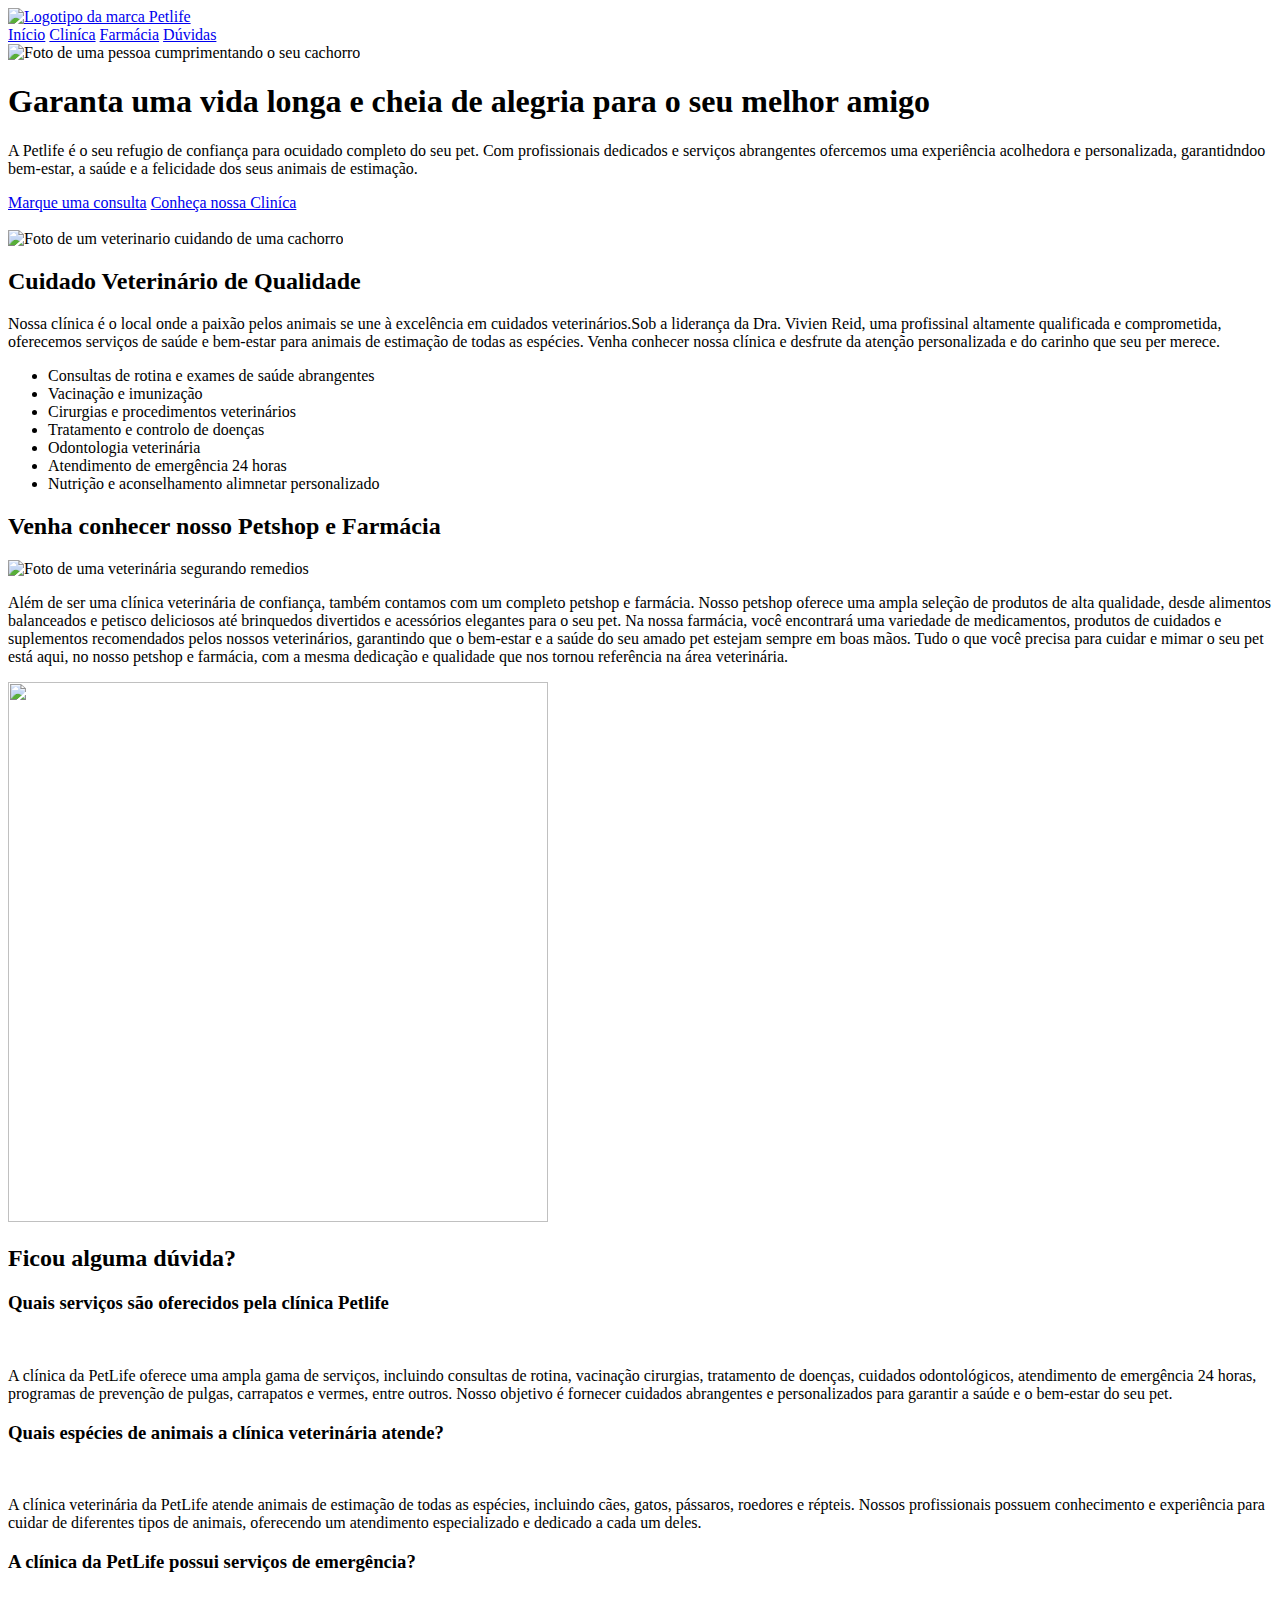
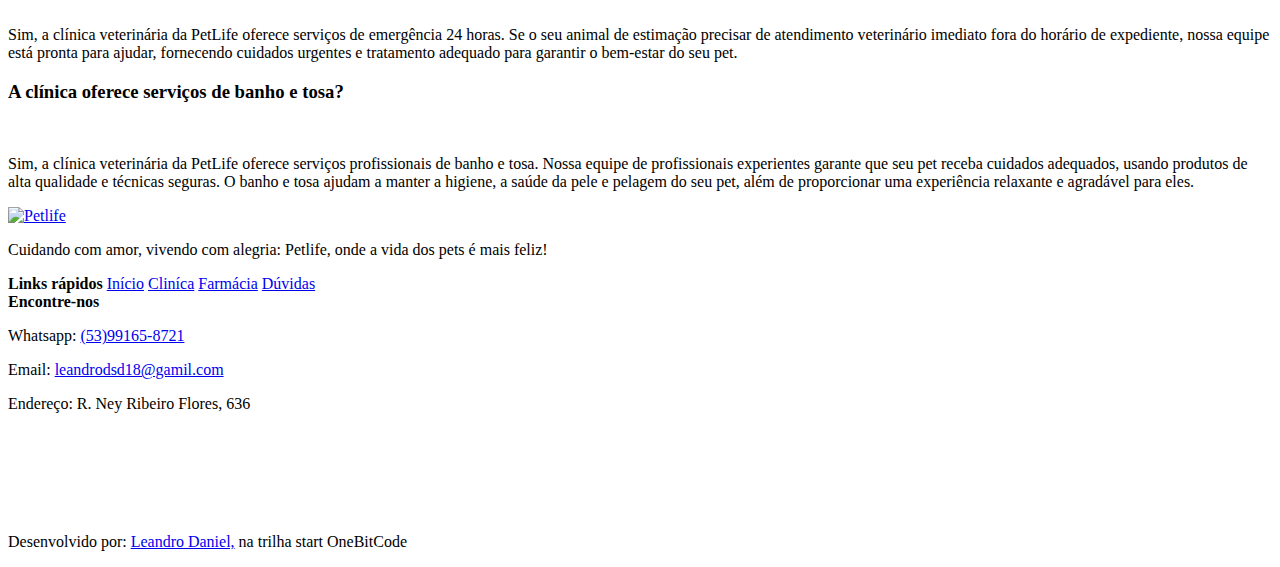
==== index.html @ 13049bfe "atl4" ====
<!DOCTYPE html>
<html lang="pt-br">
<head>
    <meta charset="UTF-8">
    <meta name="viewport" content="width=device-width, initial-scale=1.0">
    <link rel="preconnect" href="https://fonts.googleapis.com">
    <link rel="preconnect" href="https://fonts.gstatic.com" crossorigin>
    <link href="https://fonts.googleapis.com/css2?family=Montserrat:wght@400;600&display=swap" rel="stylesheet">
    <meta name="discription" content="Garanta uma vida longa e cheia de alegria para o seu melhor amigo">
    <link rel="stylesheet" href="style.css">
    <title>Petlife</title>
</head>
<body>
    <header>
        <a href="index.html">
            <img src="imagens/logo.svg" alt="Logotipo da marca Petlife">
        </a>

        <nav>
            <a href="#inicio">Início</a>
            <a href="#clinica">Cliníca</a>
            <a href="#farmacia">Farmácia</a>
            <a href="#duvidas">Dúvidas</a>
        </nav>
    </header>
    <main>
        <section id="inicio">
            <img src="imagens/start-img.svg" alt="Foto de uma pessoa cumprimentando o seu cachorro" width="580" height="580">
            <div>
                <h1>Garanta uma vida longa e cheia de alegria para o seu melhor amigo</h1>
                <p class="paragrafo">A Petlife é o seu refugio de confiança para ocuidado completo do seu pet. Com profissionais dedicados e serviços abrangentes ofercemos uma experiência acolhedora e personalizada, garantidndoo bem-estar, a saúde e a felicidade dos seus animais de estimação.</p>
                <a class="botao" href="https://wa.me/+5553991658721"target="_blank"rel="noopener">Marque uma consulta</a>
                <a class="botao-transparente" href="#clinica">Conheça nossa Cliníca</a>
            </div>

            <img class="absolute" src="imagens/shape.svg" alt="">

        </section> 

        <section id="clinica">

            <img src="imagens/clinic-img.svg" alt="Foto de um veterinario cuidando de uma cachorro" width="480" height="480">

            <div>
                <h2>Cuidado Veterinário de Qualidade</h2>
                <p class="paragrafo">Nossa clínica é o local onde a paixão pelos animais se une à excelência em cuidados veterinários.Sob a liderança da Dra. Vivien Reid, uma profissinal altamente qualificada e comprometida, oferecemos serviços de saúde e bem-estar para animais de estimação de todas as espécies. Venha conhecer nossa clínica e desfrute da atenção personalizada e do carinho que seu per merece.</p>
                    <ul>
                        <li>Consultas de rotina e exames de saúde abrangentes</li>
                        <li>Vacinação e imunização</li>
                        <li>Cirurgias e procedimentos veterinários</li>
                        <li>Tratamento e controlo de doenças</li>
                        <li>Odontologia veterinária</li>
                        <li>Atendimento de emergência 24 horas</li>
                        <li>Nutrição e aconselhamento alimnetar personalizado</li>
                    </ul>
            </div>
        </section>   
        <section id="farmacia"> 

            <h2>Venha conhecer nosso Petshop e Farmácia</h2>

            <img src="imagens/shop-img.svg" alt="Foto de uma veterinária segurando remedios" width="645" height="430" loading="lazy">

            <p class="paragrafo"> Além de ser uma clínica veterinária de confiança, também contamos com um completo petshop e farmácia. Nosso petshop oferece uma ampla seleção de produtos de alta qualidade, desde alimentos balanceados e petisco deliciosos até brinquedos divertidos e acessórios elegantes para o seu pet. Na nossa farmácia, você encontrará uma variedade de medicamentos, produtos de cuidados e suplementos recomendados pelos nossos veterinários, garantindo que o bem-estar e a saúde do seu amado pet estejam sempre em boas mãos. Tudo o que você precisa para cuidar e mimar o seu pet está aqui, no nosso petshop e farmácia, com a mesma dedicação e qualidade que nos tornou referência na área veterinária.</p>
        </section>
        <section id="duvidas">

            <img src="imagens/faq-img.svg" alt="" width="540" height="540" loading="lazy">

            <div>
                <h2>Ficou alguma dúvida?</h2>

                <div class="duvida">

                    <h3>Quais serviços são oferecidos pela clínica Petlife</h3>

                    <img src="imagens/arrow-down.svg" alt="">
                    <p class="paragrafo">A clínica da PetLife oferece uma ampla gama de serviços, incluindo consultas de rotina, vacinação cirurgias, tratamento de doenças, cuidados odontológicos, atendimento de emergência 24 horas, programas de prevenção de pulgas, carrapatos e vermes, entre outros. Nosso objetivo é fornecer cuidados abrangentes e personalizados para garantir a saúde e o bem-estar do seu pet.</p>
                </div>
                <div class= "duvida">
                    <h3>Quais espécies de animais a clínica veterinária atende?</h3>

                    <img src="imagens/arrow-down.svg" alt="">
                    <p class= "paragrafo">
                    A clínica veterinária da PetLife atende animais de estimação de todas as espécies, incluindo cães, gatos, pássaros, roedores e répteis. Nossos profissionais possuem conhecimento e experiência para cuidar de diferentes tipos de animais, oferecendo um atendimento especializado e dedicado a cada um deles.</p>
                </div>
                <div class= "duvida">
                    <h3>A clínica da PetLife possui serviços de emergência?</h3>

                    <img src="imagens/arrow-down.svg" alt="">
                    <p class= "paragrafo">
                    Sim, a clínica veterinária da PetLife oferece serviços de emergência 24 horas. Se o seu animal de estimação precisar de atendimento veterinário imediato fora do horário de expediente, nossa equipe está pronta para ajudar, fornecendo cuidados urgentes e tratamento adequado para garantir o bem-estar do seu pet.</p>
                  </div>
                  <div class= "duvida">
                    <h3>A clínica oferece serviços de banho e tosa?</h3>

                    <img src="imagens/arrow-down.svg" alt="">
                    <p class= "paragrafo">
                    Sim, a clínica veterinária da PetLife oferece serviços profissionais de banho e tosa. Nossa equipe de profissionais experientes garante que seu pet receba cuidados adequados, usando produtos de alta qualidade e técnicas seguras. O banho e tosa ajudam a manter a higiene, a saúde da pele e pelagem do seu pet, além de proporcionar uma experiência relaxante e agradável para eles.</p>
                  </div>
            </div>
        </section>
    </main>
    <footer>
        <div>
            <a href="index.html"><img src="imagens/logo.svg" alt="Petlife"></a>
            <p>Cuidando com amor, vivendo com alegria: Petlife, onde a vida dos pets é mais feliz!</p>
        </div>
        <div>
            <nav>
                <strong class="titulo">Links rápidos</strong>
                <a href="#inicio">Início</a>
                <a href="#clinica">Cliníca</a>
                <a href="#farmacia">Farmácia</a>
                <a href="#duvidas">Dúvidas</a>
            </nav>
        </div>
        <div>
            <strong class="titulo">Encontre-nos</strong>
            <p>Whatsapp: <a href="https://wa.me/+5553991658721" target="_blank" rel="noopener">(53)99165-8721</a></p>
            <p>Email: <a href="mailto:leandrodsd18@gmail.com">leandrodsd18@gamil.com</a></p>
            <p>Endereço: R. Ney Ribeiro Flores, 636<br>
                <iframe src="https://www.google.com/maps/embed?pb=!1m18!1m12!1m3!1d3408.4321379673083!2d-54.08896352468833!3d-31.319436691570708!2m3!1f0!2f0!3f0!3m2!1i1024!2i768!4f13.1!3m3!1m2!1s0x9506757dc308b455%3A0x338c299d4dff3bb7!2sR.%20Ney%20Ribeiro%20Fl%C3%B4res%2C%20636%20-%20Get%C3%BAlio%20Vargas%2C%20Bag%C3%A9%20-%20RS%2C%2096412-460!5e0!3m2!1spt-BR!2sbr!4v1699882899213!5m2!1spt-BR!2sbr" width="250" height="100" style="border:0;" allowfullscreen="" loading="lazy" referrerpolicy="no-referrer-when-downgrade"></iframe>
            </p>
        </div>
    </footer>
    <div class="copyright">
        <p>Desenvolvido por: <a href="https://github.com/leandrodsd18" target="_blank" rel="noopener">Leandro Daniel,</a> na trilha start OneBitCode</p>
    </div>
</body>
</html>
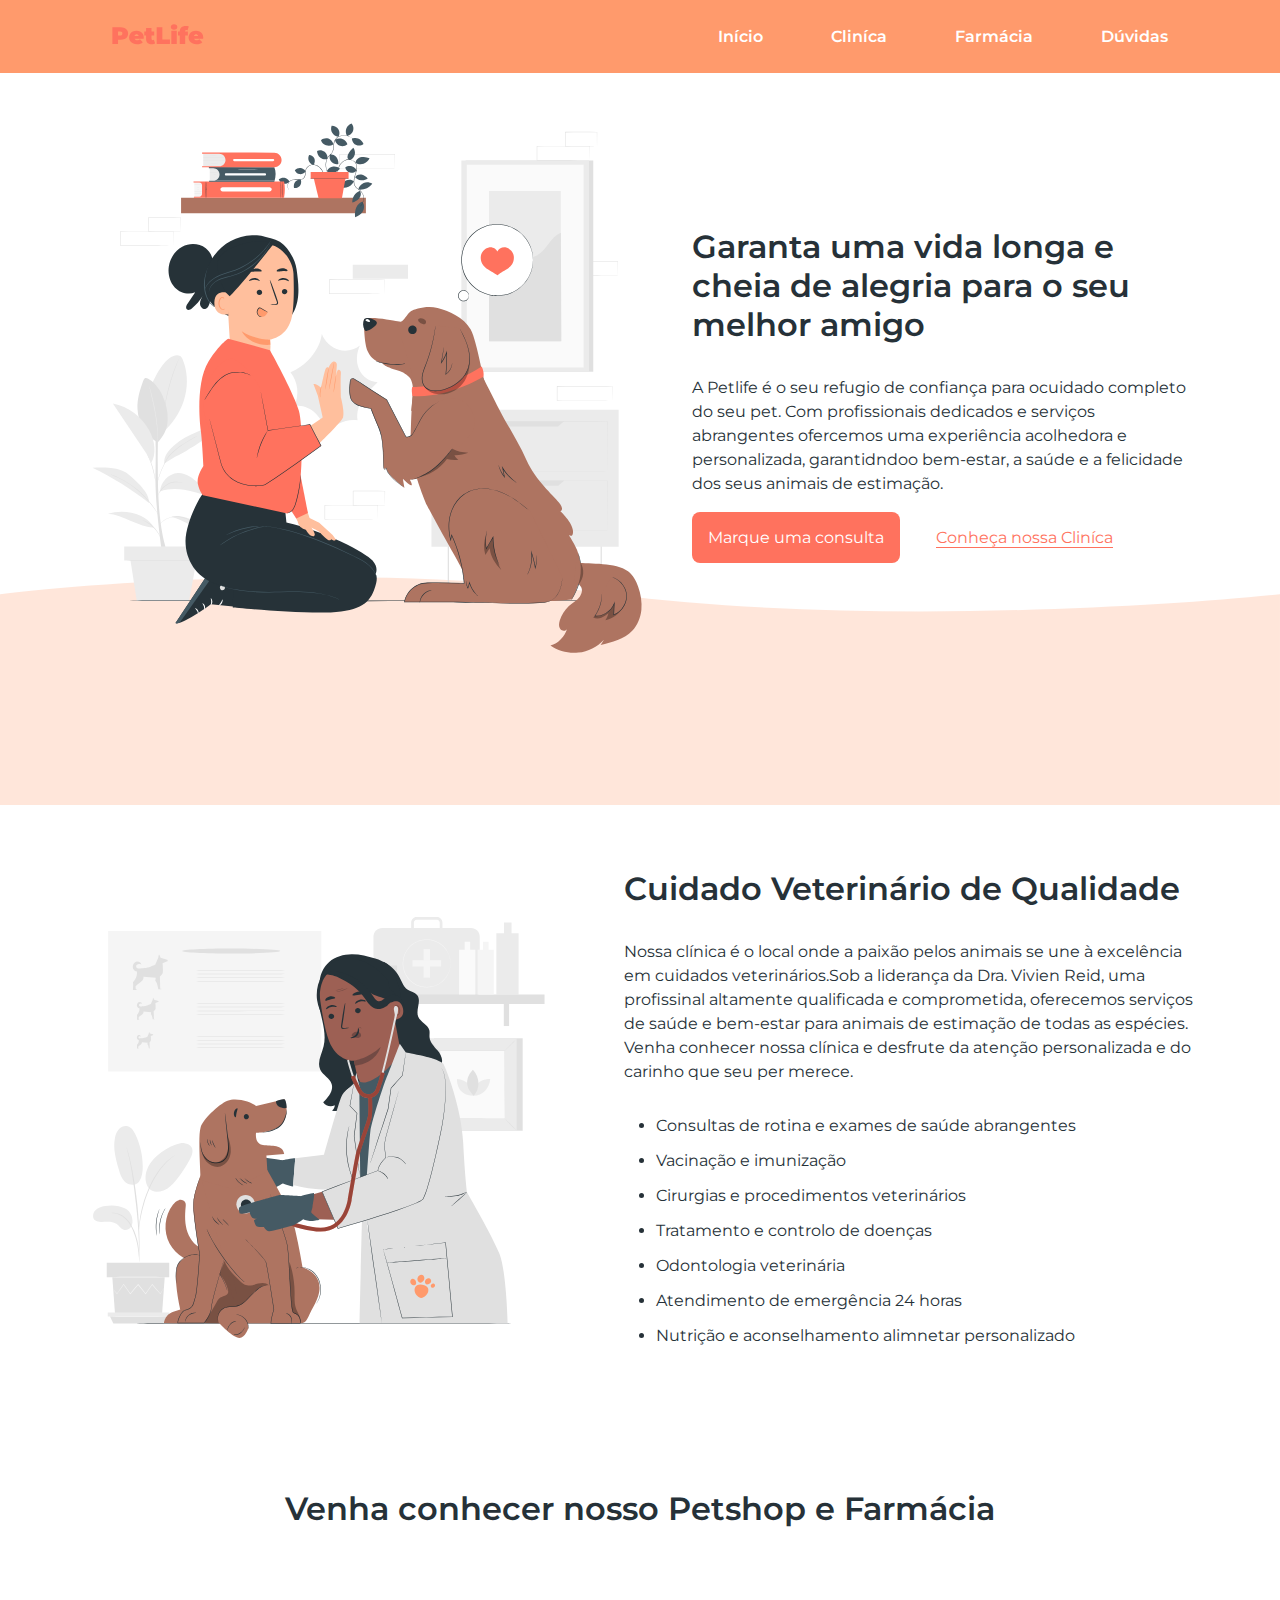
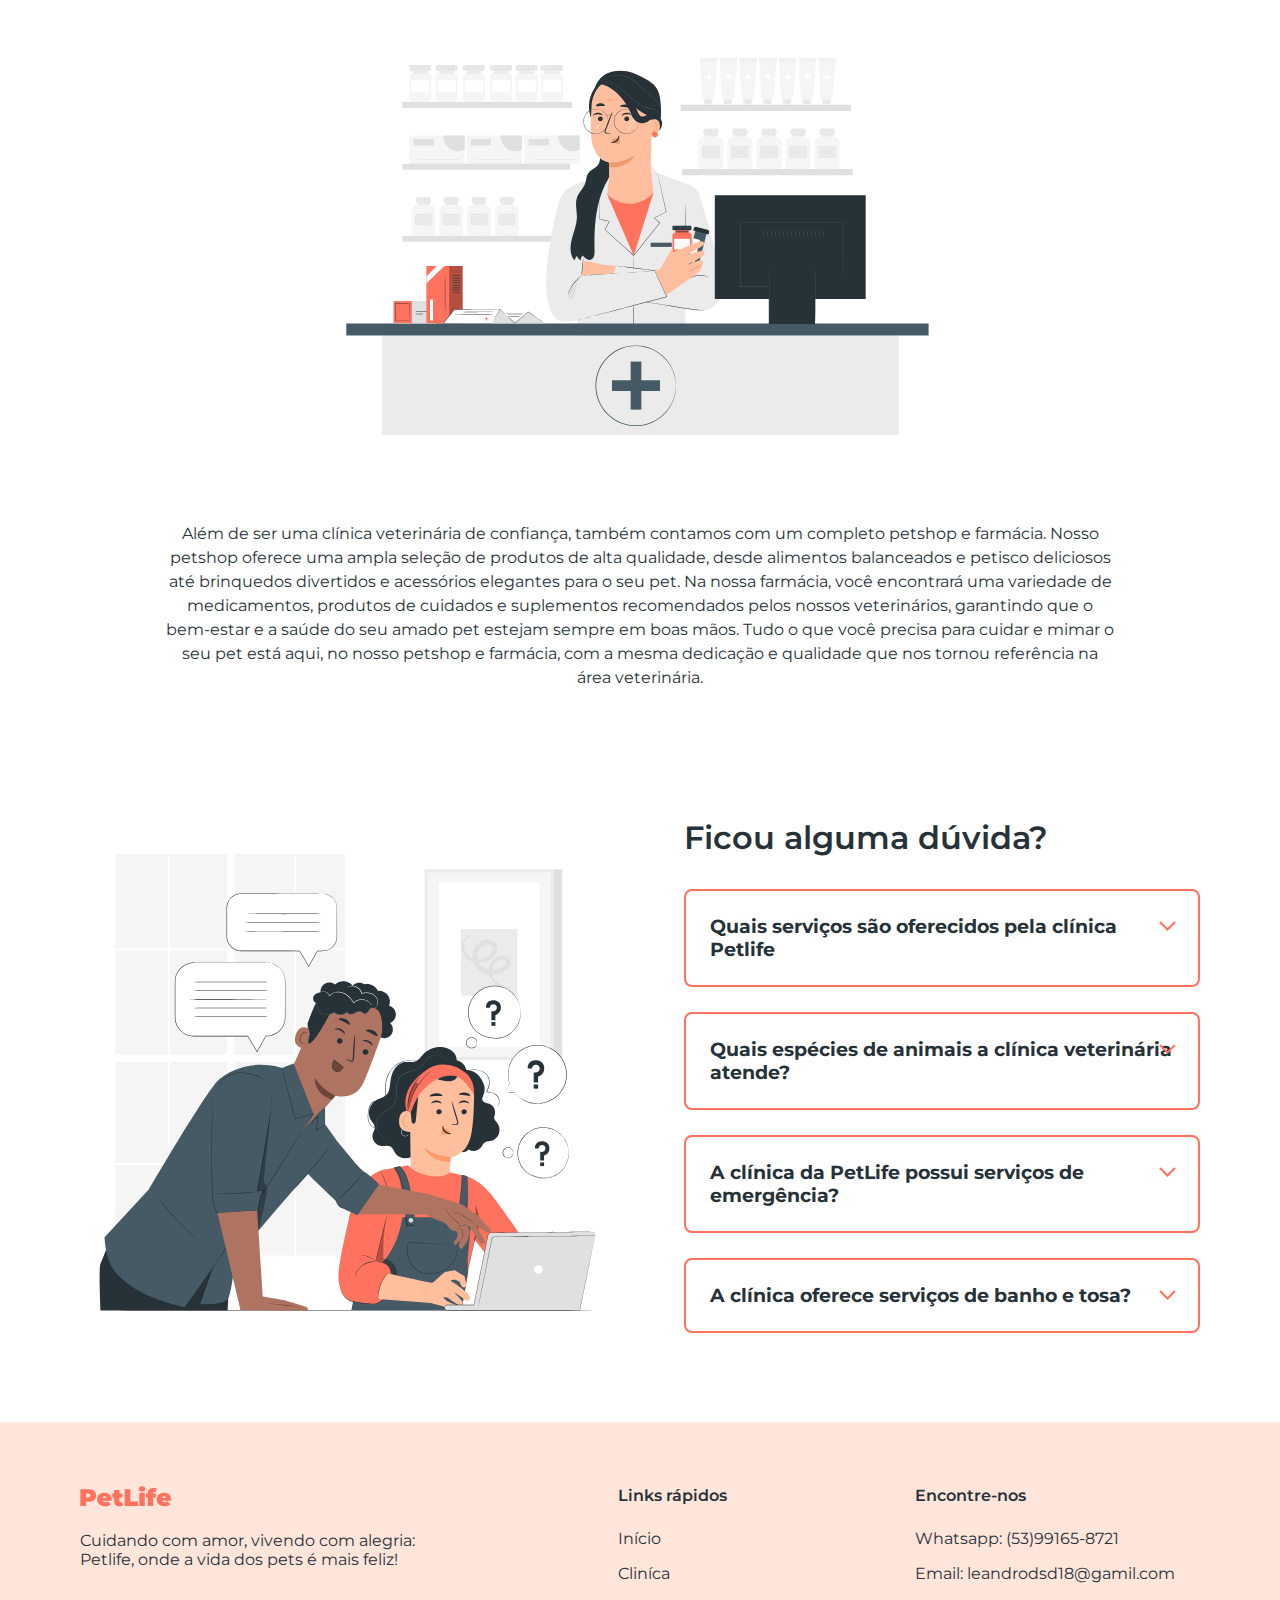
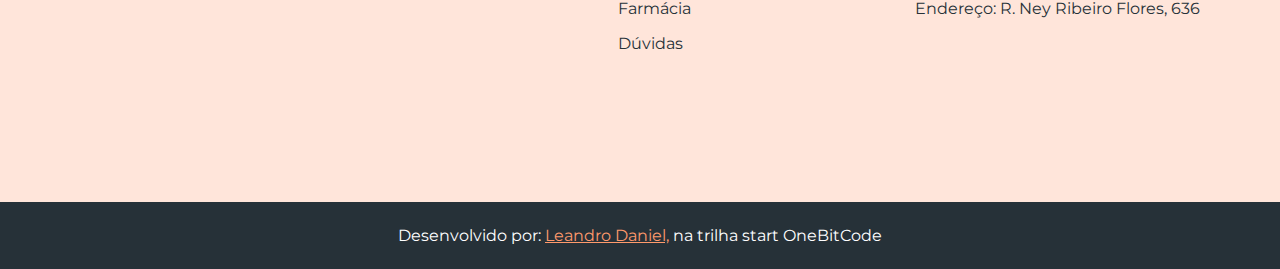
==== commit 9619ea4c: "fim" ====
--- a/index.html
+++ b/index.html
@@ -7,7 +7,7 @@
     <link rel="preconnect" href="https://fonts.gstatic.com" crossorigin>
     <link href="https://fonts.googleapis.com/css2?family=Montserrat:wght@400;600&display=swap" rel="stylesheet">
     <meta name="discription" content="Garanta uma vida longa e cheia de alegria para o seu melhor amigo">
-    <link rel="stylesheet" href="style.css">
+    <link rel="stylesheet" href="index.css">
     <title>Petlife</title>
 </head>
 <body>
@@ -127,5 +127,6 @@
     <div class="copyright">
         <p>Desenvolvido por: <a href="https://github.com/leandrodsd18" target="_blank" rel="noopener">Leandro Daniel,</a> na trilha start OneBitCode</p>
     </div>
+    <script src="index.js"></script>
 </body>
 </html>--- a/index.css
+++ b/index.css
@@ -0,0 +1,178 @@
+@charset 'utf-8';
+
+*{
+    box-sizing: border-box;
+    font-family: 'Montserrat', sans-serif;
+    margin: 0px;
+    padding: 0px;
+}
+body{
+    color: #263138;
+}
+
+header{
+    background-color: #FF9A6C;
+    display: flex;
+    justify-content: space-between;
+    align-items: center;
+    padding: 24px 80px 24px 80px;
+}
+
+header a{
+    color: #FFFFFF;
+    font-weight: 600;
+    text-decoration: none;
+    padding:0 32px;
+}
+
+#inicio{
+    display: flex;
+    align-items: center;
+    gap: 32px;
+    padding: 24px 80px 128px 80px;
+    position: relative;
+}
+
+h1, h2{
+    font-weight: 600;
+    font-size: 32px;
+    margin-bottom: 32px;
+}
+
+.paragrafo{
+    line-height: 150%;
+    margin-bottom: 32px;
+}
+
+.botao{
+    background-color: #FF725E;
+    border-radius: 8px;
+    color: #FFFFFF;
+    padding: 16px 16px;
+    text-decoration: none;
+}
+
+.botao-transparente{
+    background-color: transparent;
+    color: #FF725E;
+    padding: 16px 32px;
+    text-underline-offset: 4px;
+}
+
+.absolute{
+    position: absolute;
+    bottom: 0;
+    left: 0;
+    width: 100%;
+    z-index: -10;
+}
+
+#clinica{
+    display: flex;
+    align-items: center;
+    gap: 64px;
+    padding: 64px 80px;
+}
+
+#clinica li{
+    margin-bottom: 16px;
+    margin-left: 32px;
+}
+
+#farmacia{
+    padding: 64px 80px;
+    text-align: center;
+}
+
+#farmacia img{
+    margin: 64px auto;
+}
+
+#farmacia .paragrafo{
+    max-width: 950px;
+    margin: 0 auto;
+}
+
+#duvidas{
+    display: flex;
+    align-items: start;
+    gap: 64px;
+    padding: 64px 80px;
+}
+.duvida{
+    position: relative;
+}
+
+.duvida h3{
+    border: 2px solid #FF725E;
+    border-radius: 8px;
+    display: block;
+    cursor: pointer;
+    padding: 24px;
+}
+
+.duvida img{
+    position: absolute;
+    top: 32px;
+    right: 24px;
+}
+
+.duvida p{
+    border-right: 1px solid #FF725E;
+    border-bottom: 1px solid #FF725E;
+    border-left: 1px solid #FF725E;
+    border-radius:0px 0px 8px 8px;
+    margin-top: -8px;
+    padding: 0 24px;
+    height: 0;
+    overflow: hidden;
+    opacity: 0;
+    transition: .2s;
+}
+
+.duvida.ativa p{
+    height: fit-content;
+    opacity: 1;
+    padding: 24px;
+}
+
+footer {
+    background-color: rgba(255, 152, 108, 0.25);
+    display: flex;
+    justify-content: space-between;
+    gap: 80px;
+    padding: 64px 80px;
+
+}
+footer img, footer .titulo{
+    display: block;
+    font-weight: 600;
+    margin-bottom: 24px;
+}
+
+footer nav a{
+    display: block;
+    color: #263138;
+    margin-bottom: 16px;
+    text-decoration: none;
+}
+footer p{
+    margin-bottom: 16px;
+    max-width: 350px;
+}
+
+footer p a{
+    color: #263138;
+    text-decoration: none;
+}
+
+.copyright {
+    background-color: #263138;
+    color: #FFFFFF;
+    padding: 24px;
+    text-align: center;
+  }
+  
+.copyright a {
+    color: #FF9A6C;
+  }